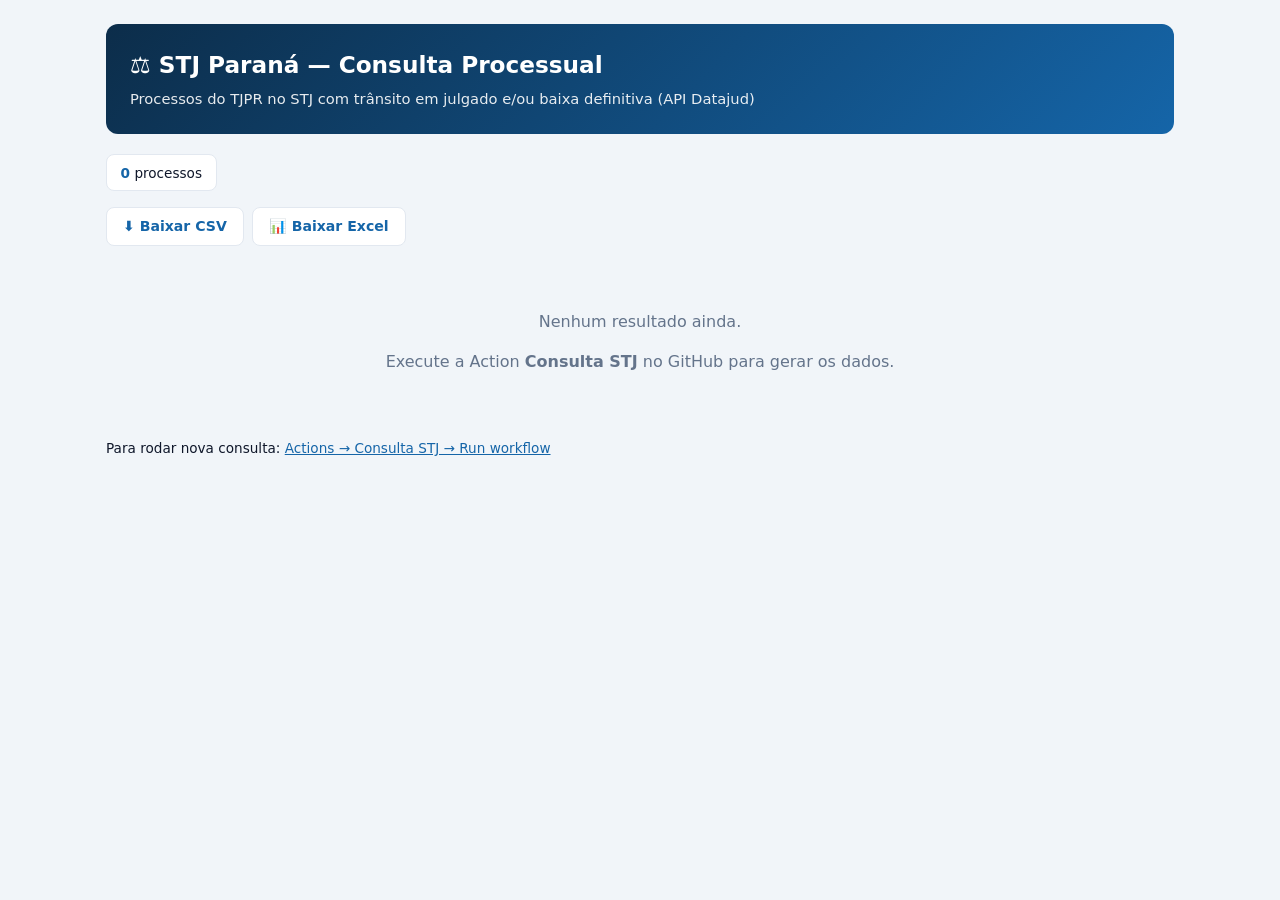
==== index.html @ 8e65bd32 "Deploying to gh-pages from @ narleysousa/Consulta-STJ@2d88c55870b6e2dc64ca9f011ef2996e7cfd3f30 🚀" ====
<!DOCTYPE html>
<html lang="pt-BR">
<head>
  <meta charset="UTF-8">
  <meta name="viewport" content="width=device-width, initial-scale=1">
  <title>STJ Paraná — Consulta Processual</title>
  <style>
    :root {
      --bg: #f1f5f9;
      --card: #fff;
      --text: #0f172a;
      --muted: #64748b;
      --accent: #1565a8;
      --ok: #16a34a;
      --border: #e2e8f0;
    }
    * { box-sizing: border-box; }
    body {
      margin: 0;
      font-family: system-ui, -apple-system, sans-serif;
      background: var(--bg);
      color: var(--text);
      line-height: 1.5;
    }
    .wrap { max-width: 1100px; margin: 0 auto; padding: 1.5rem 1rem 3rem; }
    header {
      background: linear-gradient(135deg, #0c2d4a, #1565a8);
      color: #fff;
      padding: 1.5rem;
      border-radius: 12px;
      margin-bottom: 1.25rem;
    }
    header h1 { margin: 0 0 .35rem; font-size: 1.45rem; }
    header p { margin: 0; opacity: .9; font-size: .92rem; }
    .meta {
      display: flex; flex-wrap: wrap; gap: .75rem;
      margin-bottom: 1rem;
    }
    .chip {
      background: var(--card);
      border: 1px solid var(--border);
      border-radius: 8px;
      padding: .45rem .85rem;
      font-size: .85rem;
    }
    .chip strong { color: var(--accent); }
    .actions { display: flex; flex-wrap: wrap; gap: .5rem; margin-bottom: 1rem; }
    .btn {
      display: inline-block;
      padding: .5rem 1rem;
      border-radius: 8px;
      font-size: .88rem;
      font-weight: 600;
      text-decoration: none;
      border: 1px solid var(--border);
      background: var(--card);
      color: var(--accent);
    }
    .btn:hover { background: #eff6ff; }
    table {
      width: 100%;
      border-collapse: collapse;
      background: var(--card);
      border-radius: 10px;
      overflow: hidden;
      border: 1px solid var(--border);
      font-size: .88rem;
    }
    th, td { padding: .65rem .75rem; text-align: left; border-bottom: 1px solid var(--border); }
    th { background: #f8fafc; font-size: .78rem; text-transform: uppercase; color: var(--muted); }
    tr.proc { cursor: pointer; }
    tr.proc:hover { background: #f8fafc; }
    tr.proc.sel { background: #eff6ff; }
    .num { font-family: ui-monospace, monospace; font-weight: 600; white-space: nowrap; }
    .badge-ok { color: var(--ok); font-weight: 600; }
    #detalhe {
      display: none;
      margin-top: 1rem;
      background: var(--card);
      border: 1px solid var(--border);
      border-radius: 12px;
      padding: 1.25rem;
    }
    #detalhe.vis { display: block; }
    .grid { display: grid; grid-template-columns: 1fr 1fr; gap: 1rem; }
    @media (max-width: 700px) { .grid { grid-template-columns: 1fr; } }
    .lbl { font-size: .72rem; text-transform: uppercase; color: var(--muted); font-weight: 600; }
    .status { padding: .5rem .75rem; border-radius: 6px; margin: .35rem 0; font-size: .85rem; }
    .status.ok { background: #f0fdf4; color: #14532d; border-left: 4px solid var(--ok); }
    .status.no { background: #fef2f2; color: #991b1b; border-left: 4px solid #ef4444; }
    .timeline { margin-top: 1rem; }
    .tl-item { padding: .5rem 0; border-bottom: 1px solid var(--border); font-size: .85rem; }
    .tl-item:last-child { border-bottom: none; }
    .tl-meta { color: var(--muted); font-size: .78rem; }
    .destaque { background: #dcfce7; color: #166534; font-size: .68rem; padding: 1px 6px; border-radius: 999px; margin-left: .35rem; }
    .empty { text-align: center; padding: 2rem; color: var(--muted); }
    .gh-link { font-size: .85rem; margin-top: 1rem; }
    .gh-link a { color: var(--accent); }
  </style>
</head>
<body>
  <div class="wrap">
    <header>
      <h1>⚖️ STJ Paraná — Consulta Processual</h1>
      <p>Processos do TJPR no STJ com trânsito em julgado e/ou baixa definitiva (API Datajud)</p>
    </header>

    <div class="meta" id="meta"></div>
    <div class="actions">
      <a class="btn" href="resultados.csv" download>⬇️ Baixar CSV</a>
      <a class="btn" href="resultados.xlsx" download>📊 Baixar Excel</a>
    </div>

    <div id="tabela-wrap"></div>
    <div id="detalhe"></div>

    <p class="gh-link">
      Para rodar nova consulta: <a href="https://github.com/narleysousa/Consulta-STJ/actions/workflows/consulta.yml">Actions → Consulta STJ → Run workflow</a>
    </p>
  </div>

  <script>
    const DESTAQUES = new Set([848, 22]);

    async function carregar() {
      let dados;
      try {
        const r = await fetch('resultados.json?' + Date.now());
        dados = await r.json();
      } catch {
        dados = { total: 0, processos: [], filtro: {}, gerado_em: '' };
      }

      const f = dados.filtro || {};
      document.getElementById('meta').innerHTML = `
        <div class="chip"><strong>${dados.total}</strong> processos</div>
        ${f.data_inicio ? `<div class="chip">Período: <strong>${f.data_inicio}</strong> a <strong>${f.data_fim}</strong></div>` : ''}
        ${f.modo ? `<div class="chip">Filtro: <strong>${f.modo}</strong></div>` : ''}
        ${dados.gerado_em ? `<div class="chip">Atualizado: <strong>${dados.gerado_em}</strong></div>` : ''}
      `;

      const wrap = document.getElementById('tabela-wrap');
      if (!dados.processos || dados.processos.length === 0) {
        wrap.innerHTML = `<div class="empty card">
          <p>Nenhum resultado ainda.</p>
          <p>Execute a Action <strong>Consulta STJ</strong> no GitHub para gerar os dados.</p>
        </div>`;
        return;
      }

      let html = `<table><thead><tr>
        <th>Número</th><th>Classe</th><th>Assuntos</th>
        <th>Trânsito</th><th>Baixa</th>
      </tr></thead><tbody>`;

      dados.processos.forEach((p, i) => {
        html += `<tr class="proc" data-i="${i}">
          <td class="num">${p.numero_formatado}</td>
          <td>${p.classe}</td>
          <td>${p.assuntos || '—'}</td>
          <td class="${p.tem_transito_julgado === 'Sim' ? 'badge-ok' : ''}">${p.data_transito_julgado || '—'}</td>
          <td class="${p.tem_baixa_definitiva === 'Sim' ? 'badge-ok' : ''}">${p.data_baixa_definitiva || '—'}</td>
        </tr>`;
      });
      html += '</tbody></table>';
      wrap.innerHTML = html;

      const det = document.getElementById('detalhe');
      document.querySelectorAll('tr.proc').forEach(tr => {
        tr.addEventListener('click', () => {
          document.querySelectorAll('tr.proc').forEach(r => r.classList.remove('sel'));
          tr.classList.add('sel');
          const p = dados.processos[+tr.dataset.i];
          mostrarDetalhe(p, det);
        });
      });
    }

    function mostrarDetalhe(p, el) {
      const tl = (p.timeline || []).slice().reverse().map(m => {
        const dest = DESTAQUES.has(m.codigo) ? '<span class="destaque">Destaque</span>' : '';
        return `<div class="tl-item">
          <strong>${m.nome}</strong>${dest}
          <div class="tl-meta">${m.orgao ? m.orgao + ' · ' : ''}${m.data}</div>
        </div>`;
      }).join('');

      el.className = 'vis';
      el.innerHTML = `
        <div class="grid">
          <div>
            <div class="lbl">Número</div>
            <div class="num">${p.numero_formatado}</div>
            <div class="lbl" style="margin-top:.75rem">Classe</div>
            <div>${p.classe}</div>
            <div class="lbl" style="margin-top:.75rem">Ajuizamento</div>
            <div>${p.data_ajuizamento || '—'}</div>
            <div class="lbl" style="margin-top:.75rem">Assuntos</div>
            <div>${p.assuntos || '—'}</div>
          </div>
          <div>
            <div class="status ${p.tem_transito_julgado === 'Sim' ? 'ok' : 'no'}">
              ${p.tem_transito_julgado === 'Sim' ? '✅' : '❌'} Trânsito em julgado — ${p.data_transito_julgado || '—'}
            </div>
            <div class="status ${p.tem_baixa_definitiva === 'Sim' ? 'ok' : 'no'}">
              ${p.tem_baixa_definitiva === 'Sim' ? '✅' : '❌'} Baixa definitiva — ${p.data_baixa_definitiva || '—'}
            </div>
          </div>
        </div>
        ${tl ? `<div class="timeline"><div class="lbl">Histórico de movimentos</div>${tl}</div>` : ''}
      `;
    }

    carregar();
  </script>
</body>
</html>
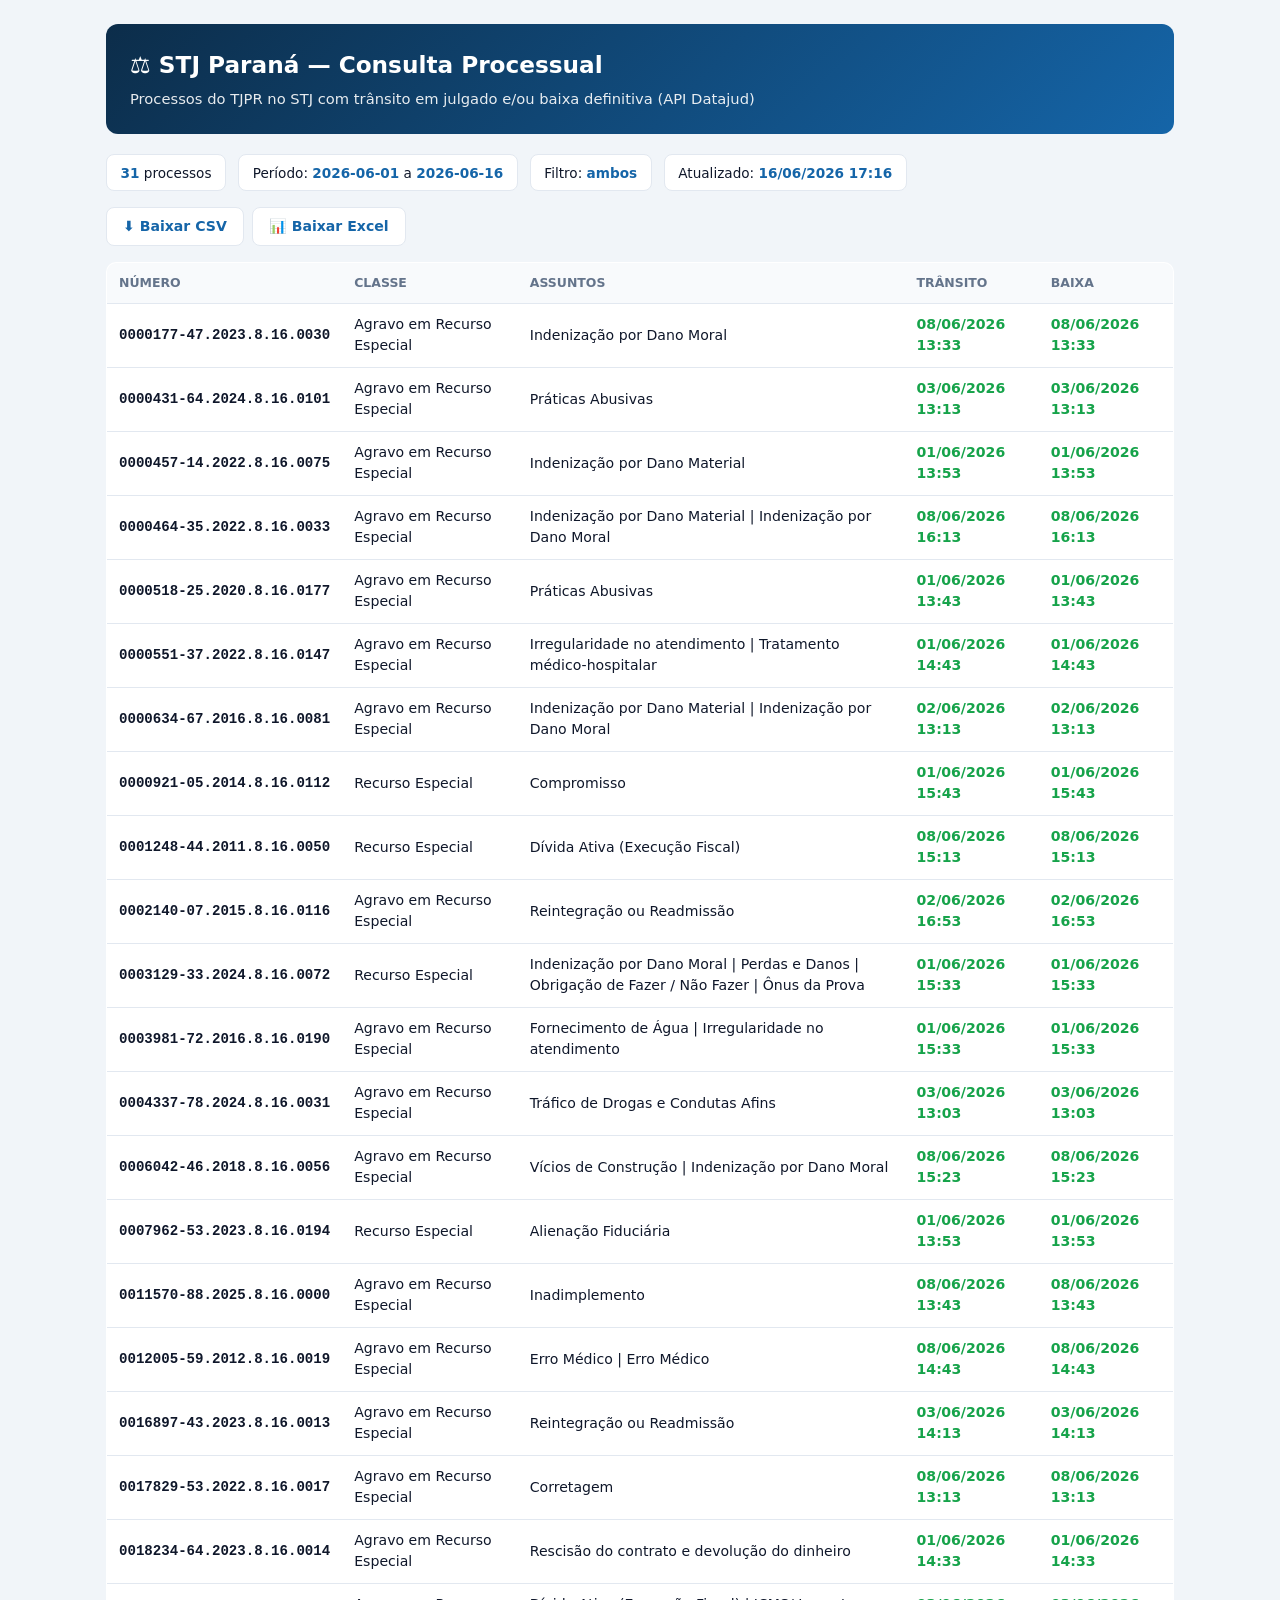
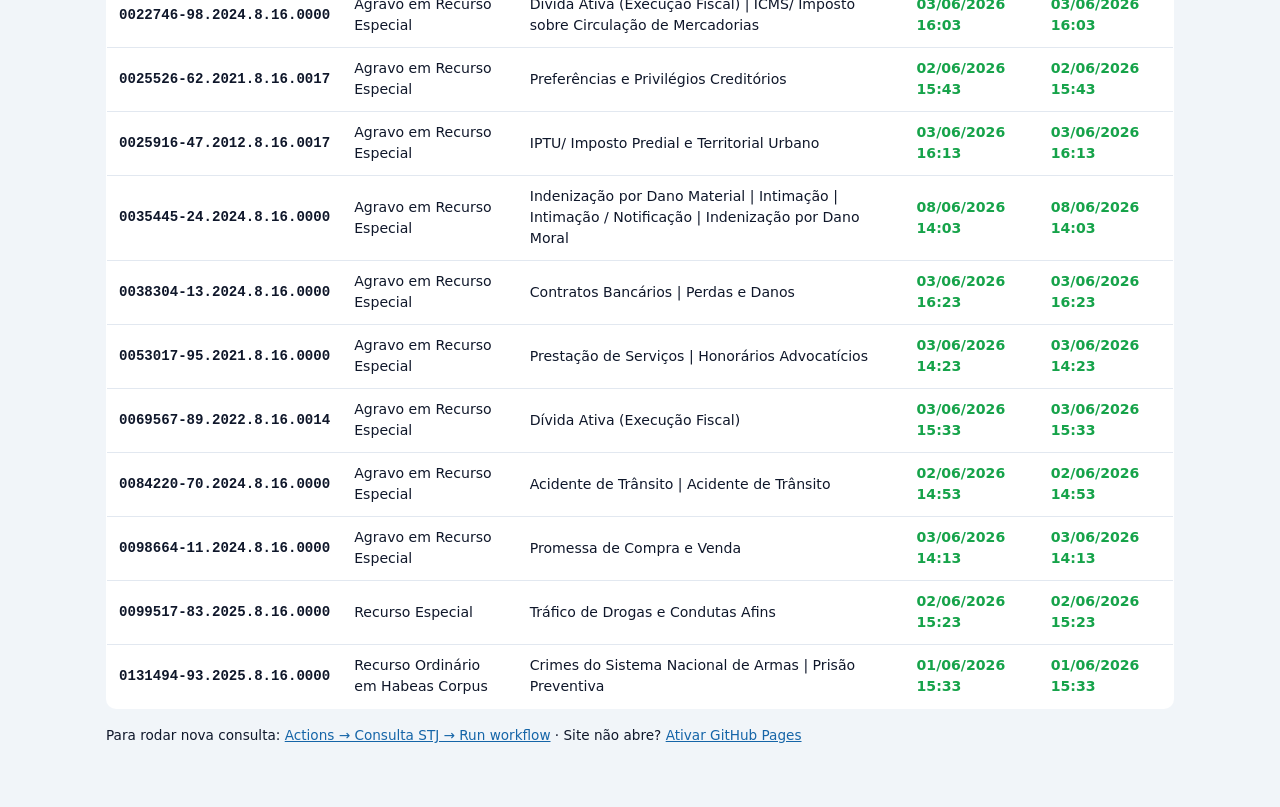
==== commit 1dcefea2: "Atualiza 31 processos (jun/2026) Co-authored-by: Cursor <cursoragent@cursor.com>" ====
--- a/index.html
+++ b/index.html
@@ -115,7 +115,9 @@
     <div id="detalhe"></div>
 
     <p class="gh-link">
-      Para rodar nova consulta: <a href="https://github.com/narleysousa/Consulta-STJ/actions/workflows/consulta.yml">Actions → Consulta STJ → Run workflow</a>
+      Para rodar nova consulta:
+      <a href="https://github.com/narleysousa/Consulta-STJ/actions/workflows/consulta.yml">Actions → Consulta STJ → Run workflow</a>
+      · Site não abre? <a href="https://github.com/narleysousa/Consulta-STJ/blob/main/ATIVAR-SITE.md">Ativar GitHub Pages</a>
     </p>
   </div>
 
